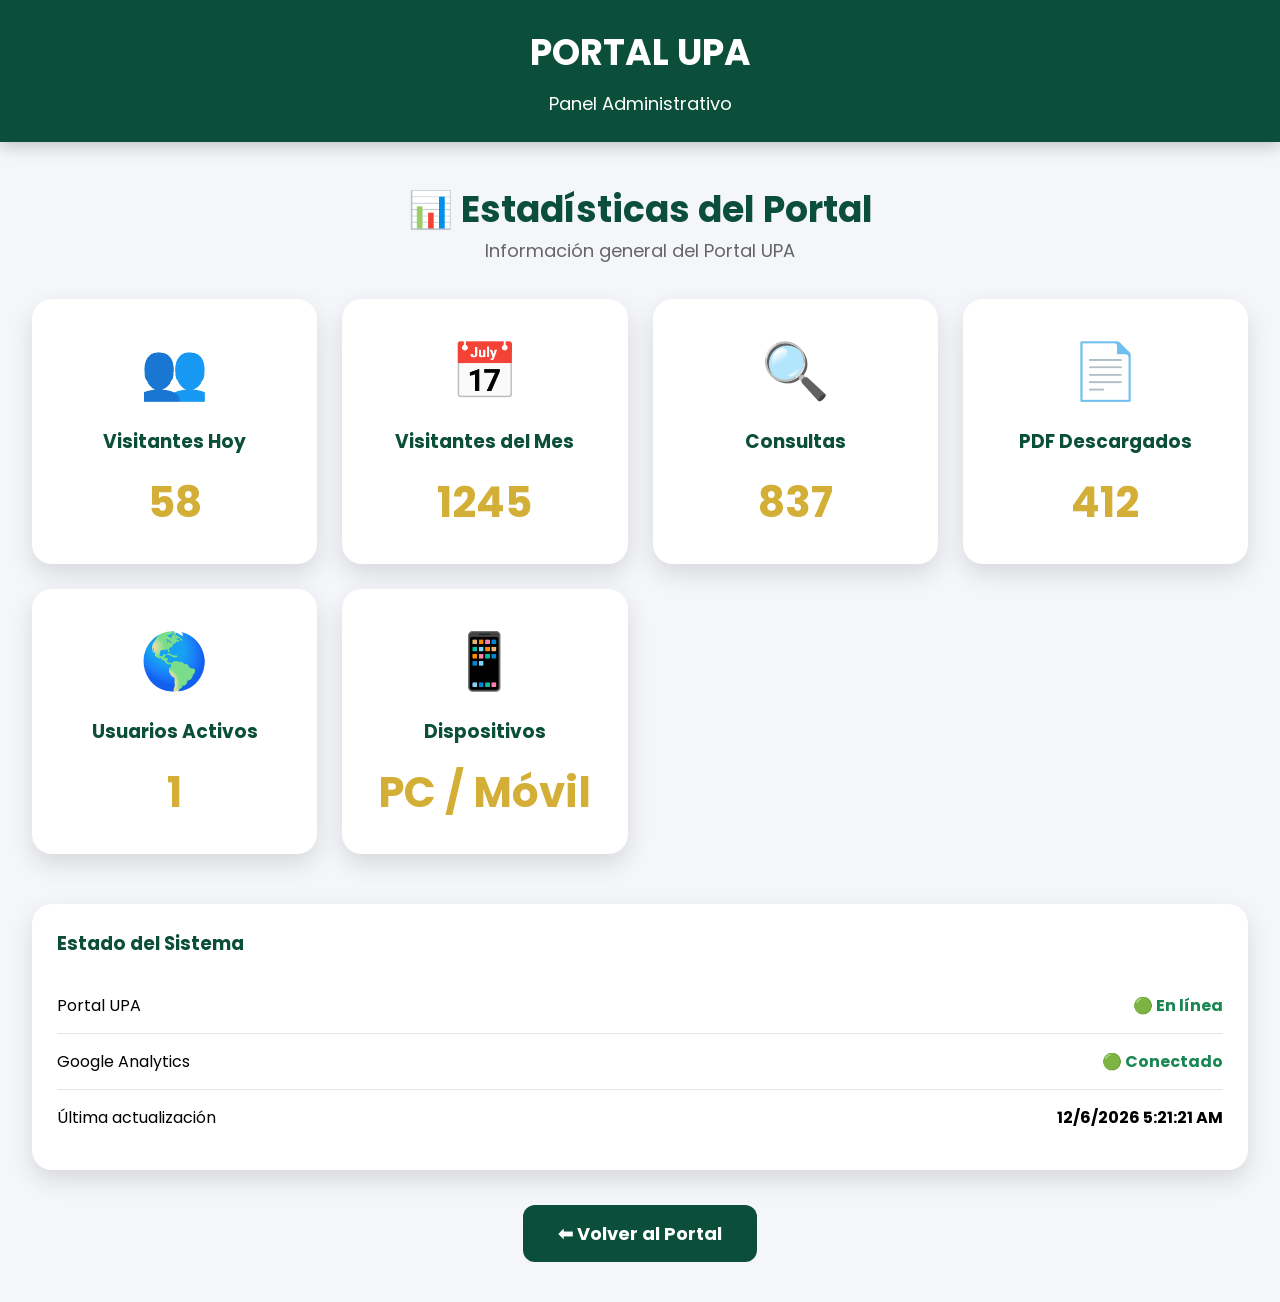
==== admin.html @ 531c99ab "ACTULIALIZAR PAGINA" ====
<!DOCTYPE html>
<html lang="es">

<head>

<meta charset="UTF-8">
<meta name="viewport" content="width=device-width, initial-scale=1.0">

<title>Panel Administrativo | Portal UPA</title>

<link rel="preconnect" href="https://fonts.googleapis.com">
<link rel="preconnect" href="https://fonts.gstatic.com" crossorigin>

<link href="https://fonts.googleapis.com/css2?family=Poppins:wght@300;400;500;600;700&display=swap" rel="stylesheet">

<style>

*{
margin:0;
padding:0;
box-sizing:border-box;
font-family:'Poppins',sans-serif;
}

body{

background:#f4f6f9;

}

header{

background:#0B4F3A;
color:white;
padding:25px;
text-align:center;
box-shadow:0 5px 15px rgba(0,0,0,.2);

}

header h1{

font-size:36px;

}

header p{

margin-top:10px;
font-size:18px;

}

.contenedor{

width:95%;
max-width:1400px;
margin:40px auto;

}

.titulo{

text-align:center;
margin-bottom:35px;

}

.titulo h2{

color:#0B4F3A;
font-size:36px;

}

.titulo p{

font-size:18px;
color:#666;

}

.grid{

display:grid;
grid-template-columns:repeat(auto-fit,minmax(260px,1fr));
gap:25px;

}

.tarjeta{

background:white;
border-radius:20px;
padding:30px;
text-align:center;
box-shadow:0 10px 25px rgba(0,0,0,.12);
transition:.3s;

}

.tarjeta:hover{

transform:translateY(-8px);

}

.icono{

font-size:55px;
margin-bottom:15px;

}

.tarjeta h3{

color:#0B4F3A;
margin-bottom:15px;

}

.numero{

font-size:42px;
font-weight:bold;
color:#D4AF37;

}

.estado{

margin-top:50px;
background:white;
padding:25px;
border-radius:20px;
box-shadow:0 10px 25px rgba(0,0,0,.12);

}

.estado h3{

color:#0B4F3A;
margin-bottom:20px;

}

.linea{

display:flex;
justify-content:space-between;
padding:15px 0;
border-bottom:1px solid #e5e5e5;

}

.linea:last-child{

border:none;

}

.boton{

display:inline-block;
margin-top:35px;
background:#0B4F3A;
color:white;
padding:15px 35px;
border-radius:12px;
text-decoration:none;
font-size:18px;
font-weight:bold;
transition:.3s;

}

.boton:hover{

background:#D4AF37;
transform:translateY(-3px);

}

@media(max-width:700px){

header h1{

font-size:28px;

}

.titulo h2{

font-size:28px;

}

.numero{

font-size:34px;

}

}

</style>

</head>

<body>

<header>

<h1>PORTAL UPA</h1>

<p>Panel Administrativo</p>

</header>

<div class="contenedor">

<div class="titulo">

<h2>📊 Estadísticas del Portal</h2>

<p>Información general del Portal UPA</p>

</div>

<div class="grid">

<div class="tarjeta">

<div class="icono">👥</div>

<h3>Visitantes Hoy</h3>

<div class="numero" id="hoy">0</div>

</div>

<div class="tarjeta">

<div class="icono">📅</div>

<h3>Visitantes del Mes</h3>

<div class="numero" id="mes">0</div>

</div>

<div class="tarjeta">

<div class="icono">🔍</div>

<h3>Consultas</h3>

<div class="numero" id="consultas">0</div>

</div>

<div class="tarjeta">

<div class="icono">📄</div>

<h3>PDF Descargados</h3>

<div class="numero" id="pdf">0</div>

</div><div class="tarjeta">

<div class="icono">🌎</div>

<h3>Usuarios Activos</h3>

<div class="numero" id="activos">1</div>

</div>

<div class="tarjeta">

<div class="icono">📱</div>

<h3>Dispositivos</h3>

<div class="numero">PC / Móvil</div>

</div>

</div>

<div class="estado">

<h3>Estado del Sistema</h3>

<div class="linea">

<span>Portal UPA</span>

<strong style="color:#198754;">🟢 En línea</strong>

</div>

<div class="linea">

<span>Google Analytics</span>

<strong style="color:#198754;">🟢 Conectado</strong>

</div>

<div class="linea">

<span>Última actualización</span>

<strong id="fecha"></strong>

</div>

</div>

<div style="text-align:center;">

<a href="index.html" class="boton">

⬅ Volver al Portal

</a>

</div>

</div>

<script>

const ahora=new Date();

document.getElementById("fecha").innerHTML=
ahora.toLocaleDateString()+" "+ahora.toLocaleTimeString();

document.getElementById("hoy").innerHTML=58;
document.getElementById("mes").innerHTML=1245;
document.getElementById("consultas").innerHTML=837;
document.getElementById("pdf").innerHTML=412;

</script>

</body>

</html>
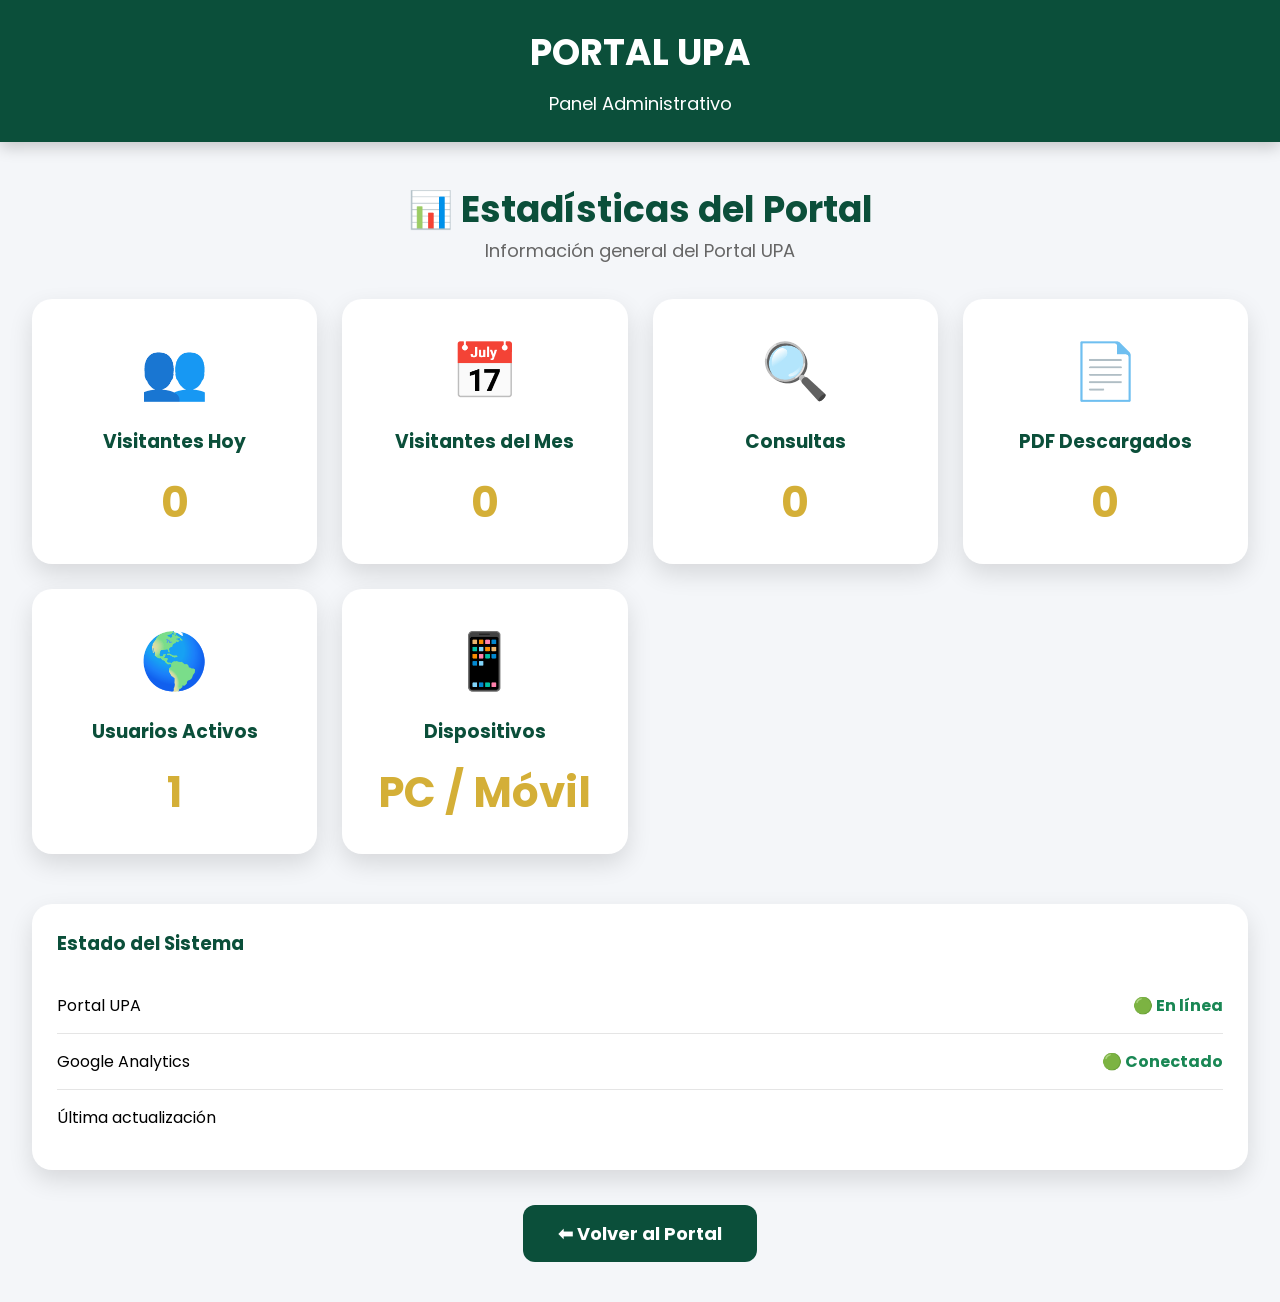
==== commit 204c36fc: "ACTULIZAR PAGINA" ====
--- a/admin.html
+++ b/admin.html
@@ -333,16 +333,7 @@
 
 <script>
 
-const ahora=new Date();
-
-document.getElementById("fecha").innerHTML=
-ahora.toLocaleDateString()+" "+ahora.toLocaleTimeString();
-
-document.getElementById("hoy").innerHTML=58;
-document.getElementById("mes").innerHTML=1245;
-document.getElementById("consultas").innerHTML=837;
-document.getElementById("pdf").innerHTML=412;
-
+<script src="js/admin.js"></script>
 </script>
 
 </body>
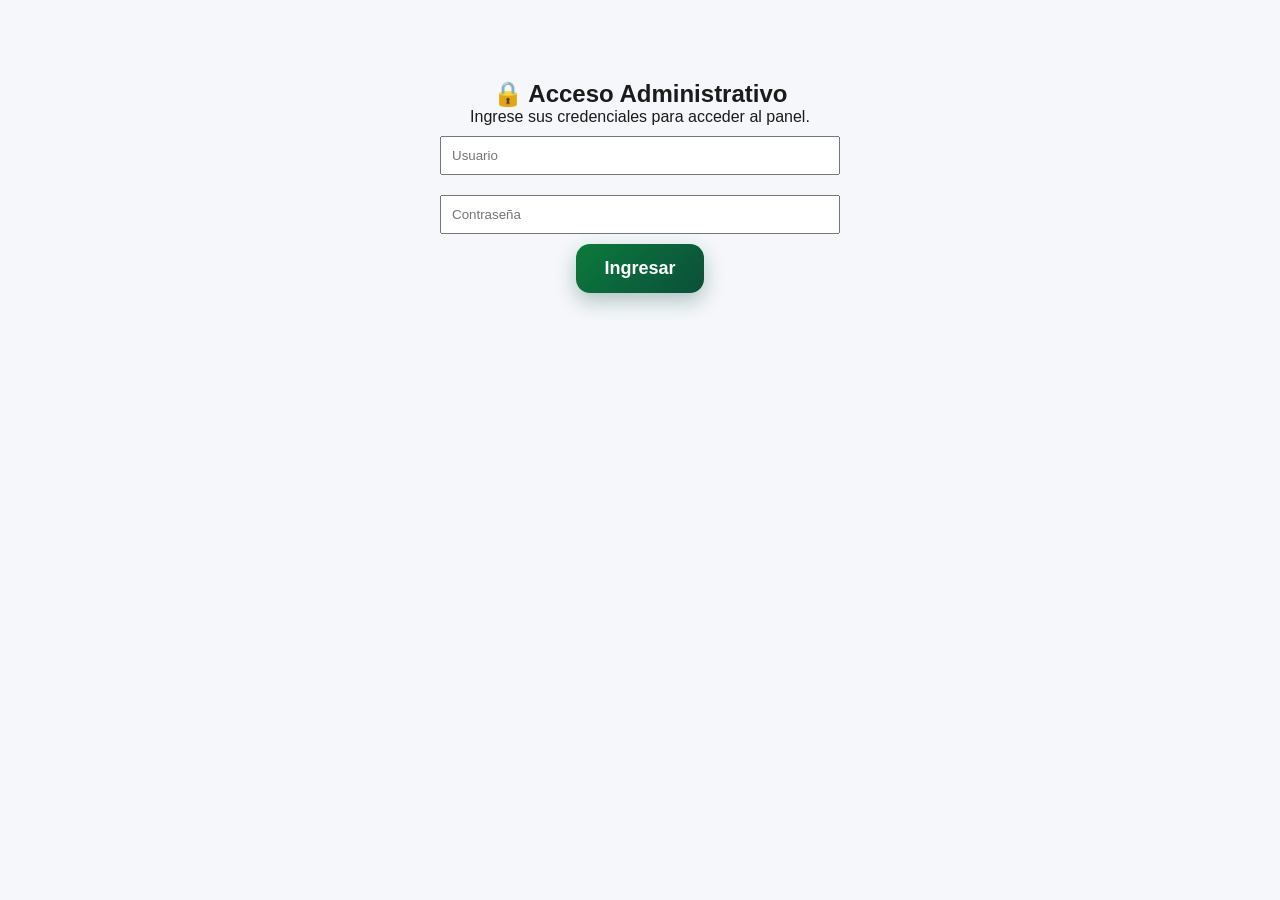
==== commit 6de29e77: "actualizar pagina" ====
--- a/admin.html
+++ b/admin.html
@@ -332,9 +332,11 @@
 </div>
 
 <script>
-
+if (localStorage.getItem("sesionUPA") !== "activa") {
+    window.location.href = "login.html";
+}
+</script>
 <script src="js/admin.js"></script>
-</script>
 
 </body>
 
